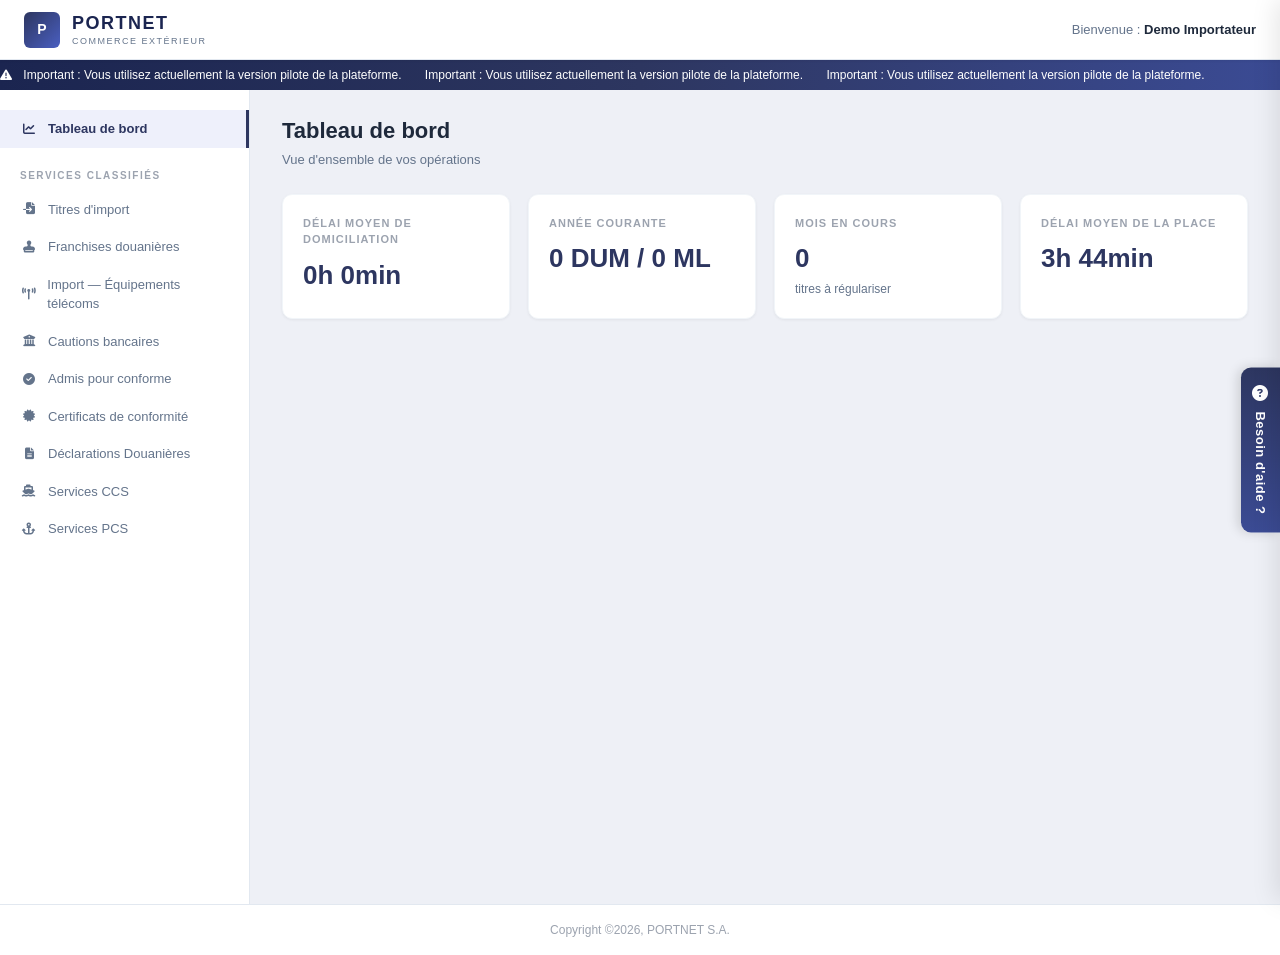
==== frontend/index.html @ dcd14a2c "feat: add client-side reclamation frontend (Mes réclamations + Nouvelle réclamation)" ====
<!DOCTYPE html>
<html lang="fr">
<head>
    <meta charset="UTF-8">
    <meta name="viewport" content="width=device-width, initial-scale=1.0">
    <meta name="description" content="Portail Marocain des Procédures du Commerce Extérieur — PMCE PortNet. Gérez vos réclamations et demandes d'assistance.">
    <title>Portail Marocain des Procédures du Commerce Extérieur — PortNet</title>

    <!-- Bootstrap 5 (matches Portnet tech stack) -->
    <link rel="stylesheet" href="https://cdn.jsdelivr.net/npm/bootstrap@5.3.0/dist/css/bootstrap.min.css">
    <!-- Font Awesome icons -->
    <link rel="stylesheet" href="https://cdnjs.cloudflare.com/ajax/libs/font-awesome/6.4.0/css/all.min.css">
    <!-- Application styles -->
    <link rel="stylesheet" href="css/styles.css">
</head>
<body>

<!-- ═══════════════════════════════════════════════════════════
     DASHBOARD BACKDROP (simplified Portnet portal shell)
     ═══════════════════════════════════════════════════════════ -->

<!-- Top navigation -->
<nav class="dashboard-nav" id="dashboardNav">
    <div class="nav-logo">
        <div class="nav-logo-icon">P</div>
        <div>
            <div class="nav-logo-text">PORTNET</div>
            <div class="nav-logo-subtitle">Commerce Extérieur</div>
        </div>
    </div>
    <div class="nav-user">
        Bienvenue : <strong id="navUserName">Demo Importateur</strong>
    </div>
</nav>

<!-- Scrolling banner -->
<div class="dashboard-banner">
    <div class="banner-content">
        <i class="fas fa-exclamation-triangle" style="margin-right:8px;"></i>
        Important : Vous utilisez actuellement la version pilote de la plateforme. &nbsp;&nbsp;&nbsp;&nbsp;&nbsp;
        Important : Vous utilisez actuellement la version pilote de la plateforme. &nbsp;&nbsp;&nbsp;&nbsp;&nbsp;
        Important : Vous utilisez actuellement la version pilote de la plateforme.
    </div>
</div>

<!-- Main layout -->
<div class="dashboard-layout">
    <!-- Sidebar -->
    <aside class="dashboard-sidebar">
        <a href="#" class="sidebar-link active">
            <i class="fas fa-chart-line"></i> Tableau de bord
        </a>
        <div class="sidebar-section-title">Services classifiés</div>
        <a href="#" class="sidebar-link"><i class="fas fa-file-import"></i> Titres d'import</a>
        <a href="#" class="sidebar-link"><i class="fas fa-stamp"></i> Franchises douanières</a>
        <a href="#" class="sidebar-link"><i class="fas fa-broadcast-tower"></i> Import — Équipements télécoms</a>
        <a href="#" class="sidebar-link"><i class="fas fa-university"></i> Cautions bancaires</a>
        <a href="#" class="sidebar-link"><i class="fas fa-check-circle"></i> Admis pour conforme</a>
        <a href="#" class="sidebar-link"><i class="fas fa-certificate"></i> Certificats de conformité</a>
        <a href="#" class="sidebar-link"><i class="fas fa-file-alt"></i> Déclarations Douanières</a>
        <a href="#" class="sidebar-link"><i class="fas fa-ship"></i> Services CCS</a>
        <a href="#" class="sidebar-link"><i class="fas fa-anchor"></i> Services PCS</a>
    </aside>

    <!-- Main content -->
    <main class="dashboard-main">
        <h1>Tableau de bord</h1>
        <p class="subtitle">Vue d'ensemble de vos opérations</p>

        <div class="dash-cards">
            <div class="dash-card">
                <div class="card-label">Délai Moyen de Domiciliation</div>
                <div class="card-value">0h 0min</div>
            </div>
            <div class="dash-card">
                <div class="card-label">Année courante</div>
                <div class="card-value">0 DUM / 0 ML</div>
            </div>
            <div class="dash-card">
                <div class="card-label">Mois en cours</div>
                <div class="card-value">0</div>
                <div class="card-sub">titres à régulariser</div>
            </div>
            <div class="dash-card">
                <div class="card-label">Délai moyen de la place</div>
                <div class="card-value">3h 44min</div>
            </div>
        </div>
    </main>
</div>

<!-- Footer -->
<footer class="dashboard-footer">
    Copyright ©2026, PORTNET S.A.
</footer>


<!-- ═══════════════════════════════════════════════════════════
     FLOATING "BESOIN D'AIDE?" BUTTON
     ═══════════════════════════════════════════════════════════ -->

<button id="helpFloatingBtn" class="help-floating-btn" type="button" title="Ouvrir le centre d'aide">
    <i class="fas fa-question-circle"></i>
    Besoin d'aide ?
</button>


<!-- ═══════════════════════════════════════════════════════════
     CENTRE D'AIDE PANEL (right slide-in)
     ═══════════════════════════════════════════════════════════ -->

<div id="centreAideOverlay" class="centre-aide-overlay"></div>

<div id="centreAidePanel" class="centre-aide-panel">
    <!-- Panel header -->
    <div class="panel-header">
        <div class="panel-header-left">
            <div class="panel-header-icon">
                <i class="fas fa-question"></i>
            </div>
            <span class="panel-header-title">Centre d'aide</span>
        </div>
        <button id="panelCloseBtn" class="panel-close-btn" type="button" title="Fermer">
            <i class="fas fa-times"></i>
        </button>
    </div>

    <!-- Navigation menu -->
    <div class="panel-menu">
        <button class="panel-menu-item" data-action="faq" type="button">
            <i class="fas fa-pen"></i> Foires aux questions
        </button>
        <button class="panel-menu-item" data-action="mes-reclamations" id="menuMesReclamations" type="button">
            <i class="fas fa-briefcase"></i> Mes réclamations
        </button>
        <button class="panel-menu-item" data-action="nouvelle-reclamation" id="menuNouvelleReclamation" type="button">
            <i class="fas fa-share"></i> Nouvelle réclamation
        </button>
        <button class="panel-menu-item" data-action="contact" type="button">
            <i class="fas fa-headset"></i> Contactez-nous
        </button>
        <button class="panel-menu-item" data-action="tijaria" type="button">
            <i class="fas fa-comment-dots"></i> TijarIA
        </button>
        <button class="panel-menu-item" data-action="historique-tijaria" type="button">
            <i class="fas fa-comments"></i> Historique TijarIA
        </button>
    </div>

    <!-- Mes réclamations section (toggled via menu) -->
    <div id="mesReclamationsSection" class="mes-reclamations-section">
        <div class="section-header">
            <div class="section-header-left">
                <div class="section-header-icon">
                    <i class="fas fa-briefcase"></i>
                </div>
                <div class="section-header-text">
                    <h3>Mes réclamations</h3>
                    <span id="reclamationsCount">0 réclamation(s)</span>
                </div>
            </div>
            <button id="sectionCloseBtn" class="section-close-btn" type="button" title="Fermer la section">
                <i class="fas fa-times"></i>
            </button>
        </div>

        <!-- Search bar -->
        <div class="search-bar">
            <input type="text" id="searchInput" class="search-input" placeholder="Réclamation / Référence" autocomplete="off">
            <button id="searchBtn" class="search-btn" type="button" title="Rechercher">
                <i class="fas fa-search"></i>
            </button>
        </div>

        <!-- Reclamation cards list (dynamically filled by JS) -->
        <div id="reclamationsList" class="reclamations-list">
            <!-- Cards rendered by reclamations-list.js -->
        </div>
    </div>
</div>


<!-- ═══════════════════════════════════════════════════════════
     DÉTAILS DE LA RÉCLAMATION — MODAL
     ═══════════════════════════════════════════════════════════ -->

<div id="detailModalOverlay" class="detail-modal-overlay">
    <div class="detail-modal" id="detailModal">
        <!-- Header -->
        <div class="detail-header">
            <div class="detail-header-left">
                <div class="detail-header-icon">
                    <i class="fas fa-info"></i>
                </div>
                <div class="detail-header-text">
                    <h2>Détails de la réclamation</h2>
                    <span class="detail-ref" id="detailRef"></span>
                </div>
            </div>
            <span class="status-badge" id="detailStatusBadge"></span>
        </div>

        <!-- Scrollable body -->
        <div class="detail-body" id="detailBody">
            <!-- Dynamically filled by reclamation-detail.js -->
        </div>

        <!-- Footer -->
        <div class="detail-footer">
            <button id="detailCloseBtn" class="btn-fermer" type="button">
                Fermer
            </button>
        </div>
    </div>
</div>


<!-- ═══════════════════════════════════════════════════════════
     NOUVELLE RÉCLAMATION — MULTI-STEP FORM MODAL
     ═══════════════════════════════════════════════════════════ -->

<div id="newRecOverlay" class="new-rec-overlay">
    <div class="new-rec-modal" id="newRecModal">
        <!-- Dark navy header -->
        <div class="new-rec-header">
            <div>
                <h2>Nouvelle réclamation</h2>
                <p>Remplissez ce formulaire en 3 étapes</p>
            </div>
            <button id="newRecCloseBtn" class="new-rec-close" type="button" title="Fermer">
                <i class="fas fa-times"></i>
            </button>
        </div>

        <!-- Progress bar -->
        <div class="new-rec-progress">
            <div class="new-rec-progress-fill" id="progressFill" style="width: 33.33%;"></div>
        </div>

        <!-- Stepper -->
        <div class="new-rec-stepper" id="stepper">
            <div class="stepper-step active" data-step="1">
                <div class="stepper-circle active" id="stepperCircle1">1</div>
                <span class="stepper-label">Type de demande</span>
            </div>
            <div class="stepper-line" id="stepperLine1"></div>
            <div class="stepper-step" data-step="2">
                <div class="stepper-circle inactive" id="stepperCircle2">2</div>
                <span class="stepper-label">Service concerné</span>
            </div>
            <div class="stepper-line" id="stepperLine2"></div>
            <div class="stepper-step" data-step="3">
                <div class="stepper-circle inactive" id="stepperCircle3">3</div>
                <span class="stepper-label">Détails</span>
            </div>
        </div>

        <!-- Form content -->
        <div class="new-rec-content" id="newRecContent">
            <!-- Step 1: Type de demande -->
            <div class="step-container active" id="step1">
                <h3 class="step-question">Quel est le type de votre demande ?</h3>
                <p class="step-subtitle">Sélectionnez le type qui correspond le mieux à votre besoin</p>
                <div class="custom-dropdown" id="typeDropdown">
                    <span class="custom-dropdown-label">Type de demande</span>
                    <button class="custom-dropdown-trigger placeholder" id="typeTrigger" type="button">
                        <span>Type de demande</span>
                        <i class="fas fa-chevron-down dd-arrow"></i>
                    </button>
                    <div class="custom-dropdown-options" id="typeOptions">
                        <!-- Filled by JS -->
                    </div>
                </div>
            </div>

            <!-- Step 2: Service concerné -->
            <div class="step-container" id="step2">
                <h3 class="step-question">Quel service est concerné ?</h3>
                <p class="step-subtitle">Recherchez et sélectionnez le service approprié</p>
                <div class="custom-dropdown" id="serviceDropdown">
                    <span class="custom-dropdown-label">Service concerné</span>
                    <button class="custom-dropdown-trigger placeholder" id="serviceTrigger" type="button">
                        <span>Rechercher un service</span>
                        <i class="fas fa-chevron-down dd-arrow"></i>
                    </button>
                    <div class="custom-dropdown-options" id="serviceOptions">
                        <input type="text" class="dropdown-search-input" id="serviceSearchInput"
                               placeholder="Rechercher un service..." autocomplete="off">
                        <div id="serviceOptionsList">
                            <!-- Filled by JS -->
                        </div>
                    </div>
                </div>
            </div>

            <!-- Step 3: Détails -->
            <div class="step-container" id="step3">
                <h3 class="step-question">Complétez votre demande</h3>
                <p class="step-subtitle success-color">Fournissez les détails nécessaires pour traiter votre demande</p>
                <div class="form-group">
                    <input type="text" class="form-input" id="inputObjet" placeholder="Objet *" autocomplete="off">
                </div>
                <div class="form-group">
                    <textarea class="form-input form-textarea" id="inputSujet" placeholder="Sujet *"></textarea>
                </div>
                <div class="file-upload-zone" id="fileUploadZone">
                    <input type="file" id="fileInput" multiple>
                    <i class="fas fa-cloud-upload-alt"></i>
                    <span>Joindre des fichiers (optionnel)</span>
                </div>
                <div class="uploaded-files" id="uploadedFiles">
                    <!-- Filled by JS -->
                </div>
            </div>

            <!-- Success screen (shown after submission) -->
            <div class="step-container" id="stepSuccess">
                <div class="success-screen">
                    <div class="success-icon"><i class="fas fa-check"></i></div>
                    <h3>Réclamation envoyée avec succès !</h3>
                    <p>Votre réclamation a été soumise et sera traitée dans les plus brefs délais.</p>
                    <div class="success-ref" id="successRef"></div>
                </div>
            </div>
        </div>

        <!-- Footer navigation -->
        <div class="new-rec-footer" id="newRecFooter">
            <button id="btnRetour" class="btn-retour" type="button">
                <i class="fas fa-arrow-left"></i> Retour
            </button>
            <button id="btnSuivant" class="btn-suivant disabled" type="button">
                Suivant <i class="fas fa-arrow-right"></i>
            </button>
            <button id="btnSoumettre" class="btn-soumettre disabled" type="button" style="display:none;">
                <i class="fas fa-check"></i> Soumettre
            </button>
        </div>
    </div>
</div>


<!-- ═══════════════════════════════════════════════════════════
     TOAST NOTIFICATION
     ═══════════════════════════════════════════════════════════ -->
<div id="toast" class="toast"></div>


<!-- ═══════════════════════════════════════════════════════════
     SCRIPTS (load order: data → api → modules → app)
     ═══════════════════════════════════════════════════════════ -->
<script src="https://code.jquery.com/jquery-3.7.1.min.js"></script>
<script src="https://cdn.jsdelivr.net/npm/bootstrap@5.3.0/dist/js/bootstrap.bundle.min.js"></script>
<script src="js/data.js"></script>
<script src="js/api.js"></script>
<script src="js/reclamations-list.js"></script>
<script src="js/reclamation-detail.js"></script>
<script src="js/new-reclamation.js"></script>
<script src="js/app.js"></script>

</body>
</html>
---- frontend/css/styles.css ----
/* ================================================================
 * styles.css — Portnet PMCE Reclamation Frontend
 * Matches the exact visual identity from platform screenshots.
 * ================================================================ */

/* ─── DESIGN TOKENS ──────────────────────────────────────────── */
:root {
    --primary-navy:     #2D3660;
    --primary-dark:     #1B2550;
    --primary-blue:     #3B4B94;
    --accent-blue:      #4A5FC1;
    --link-blue:        #2D3A6E;

    --status-affectee-color:    #64748B;
    --status-affectee-bg:       #F1F5F9;
    --status-affectee-border:   #CBD5E1;

    --status-repondue-color:    #059669;
    --status-repondue-bg:       #ECFDF5;
    --status-repondue-border:   #A7F3D0;

    --status-cloturee-color:    #64748B;
    --status-cloturee-bg:       #F1F5F9;
    --status-cloturee-border:   #CBD5E1;

    --status-reouverte-color:   #DC2626;
    --status-reouverte-bg:      #FEF2F2;
    --status-reouverte-border:  #FECACA;

    --bg-page:          #EEF0F6;
    --bg-card:          #FFFFFF;
    --bg-panel:         #FFFFFF;
    --bg-input:         #FFFFFF;
    --bg-description:   #F8F9FB;

    --text-primary:     #1E293B;
    --text-secondary:   #64748B;
    --text-label:       #94A3B8;
    --text-muted:       #9CA3AF;

    --border-color:     #E2E8F0;
    --border-light:     #F1F5F9;
    --border-input:     #CBD5E1;

    --radius-sm:        6px;
    --radius-md:        10px;
    --radius-lg:        14px;
    --radius-xl:        20px;
    --radius-pill:      50px;

    --shadow-sm:        0 1px 3px rgba(0,0,0,0.06);
    --shadow-md:        0 4px 12px rgba(0,0,0,0.08);
    --shadow-lg:        0 10px 40px rgba(0,0,0,0.12);
    --shadow-panel:     -4px 0 24px rgba(0,0,0,0.10);
    --shadow-modal:     0 24px 60px rgba(0,0,0,0.25);

    --font-family:      -apple-system, BlinkMacSystemFont, 'Segoe UI', Roboto, 'Helvetica Neue', Arial, sans-serif;

    --transition-fast:  0.2s ease;
    --transition-med:   0.3s ease;
    --transition-slow:  0.4s cubic-bezier(0.16, 1, 0.3, 1);

    --panel-width:      420px;
    --modal-width:      580px;
    --newrec-width:     720px;
}


/* ─── BASE / RESET ───────────────────────────────────────────── */
*,
*::before,
*::after {
    box-sizing: border-box;
    margin: 0;
    padding: 0;
}

html {
    font-size: 15px;
    -webkit-font-smoothing: antialiased;
    -moz-osx-font-smoothing: grayscale;
}

body {
    font-family: var(--font-family);
    background: var(--bg-page);
    color: var(--text-primary);
    line-height: 1.5;
    overflow-x: hidden;
    min-height: 100vh;
}

a {
    text-decoration: none;
    color: var(--link-blue);
}

button {
    cursor: pointer;
    font-family: inherit;
    border: none;
    background: none;
    font-size: inherit;
}


/* ─── SCROLLBAR ──────────────────────────────────────────────── */
::-webkit-scrollbar { width: 6px; }
::-webkit-scrollbar-track { background: transparent; }
::-webkit-scrollbar-thumb {
    background: var(--border-color);
    border-radius: 3px;
}
::-webkit-scrollbar-thumb:hover { background: var(--text-muted); }


/* ═══════════════════════════════════════════════════════════════
 * DASHBOARD BACKDROP (simplified Portnet portal shell)
 * ═══════════════════════════════════════════════════════════════ */

.dashboard-nav {
    display: flex;
    align-items: center;
    justify-content: space-between;
    height: 60px;
    background: var(--bg-card);
    border-bottom: 1px solid var(--border-color);
    padding: 0 24px;
    position: sticky;
    top: 0;
    z-index: 100;
    box-shadow: var(--shadow-sm);
}

.nav-logo {
    display: flex;
    align-items: center;
    gap: 12px;
}

.nav-logo-icon {
    width: 36px;
    height: 36px;
    background: linear-gradient(135deg, var(--primary-navy), var(--accent-blue));
    border-radius: var(--radius-sm);
    display: flex;
    align-items: center;
    justify-content: center;
    color: white;
    font-weight: 800;
    font-size: 14px;
}

.nav-logo-text {
    font-weight: 700;
    font-size: 18px;
    color: var(--primary-dark);
    letter-spacing: 1.5px;
}

.nav-logo-subtitle {
    font-size: 9px;
    color: var(--text-secondary);
    text-transform: uppercase;
    letter-spacing: 1.5px;
    margin-top: -2px;
}

.nav-user {
    font-size: 13px;
    color: var(--text-secondary);
}

.nav-user strong {
    color: var(--text-primary);
    font-weight: 600;
}

/* Scrolling banner */
.dashboard-banner {
    background: linear-gradient(90deg, var(--primary-dark), var(--primary-navy), var(--primary-blue));
    color: white;
    padding: 6px 0;
    font-size: 12px;
    overflow: hidden;
    white-space: nowrap;
}

.dashboard-banner .banner-content {
    display: inline-block;
    animation: scrollBanner 25s linear infinite;
}

@keyframes scrollBanner {
    0%   { transform: translateX(100vw); }
    100% { transform: translateX(-100%); }
}

/* Main content area */
.dashboard-layout {
    display: flex;
    min-height: calc(100vh - 86px);
}

.dashboard-sidebar {
    width: 250px;
    background: var(--bg-card);
    border-right: 1px solid var(--border-color);
    padding: 20px 0;
    flex-shrink: 0;
}

.sidebar-section-title {
    font-size: 10px;
    font-weight: 700;
    text-transform: uppercase;
    letter-spacing: 1.5px;
    color: var(--text-muted);
    padding: 8px 20px;
    margin-top: 12px;
}

.sidebar-link {
    display: flex;
    align-items: center;
    gap: 10px;
    padding: 9px 20px;
    font-size: 13px;
    color: var(--text-secondary);
    transition: all var(--transition-fast);
}

.sidebar-link:hover {
    background: var(--bg-description);
    color: var(--primary-navy);
}

.sidebar-link.active {
    background: #EEF0FB;
    color: var(--primary-navy);
    font-weight: 600;
    border-right: 3px solid var(--primary-navy);
}

.sidebar-link i {
    width: 18px;
    text-align: center;
    font-size: 12px;
}

.dashboard-main {
    flex: 1;
    padding: 28px 32px;
}

.dashboard-main h1 {
    font-size: 22px;
    font-weight: 700;
    color: var(--text-primary);
    margin-bottom: 6px;
}

.dashboard-main .subtitle {
    font-size: 13px;
    color: var(--text-secondary);
    margin-bottom: 24px;
}

/* Dashboard placeholder cards */
.dash-cards {
    display: grid;
    grid-template-columns: repeat(auto-fit, minmax(220px, 1fr));
    gap: 18px;
    margin-bottom: 28px;
}

.dash-card {
    background: var(--bg-card);
    border-radius: var(--radius-md);
    padding: 20px;
    box-shadow: var(--shadow-sm);
    border: 1px solid var(--border-light);
}

.dash-card .card-label {
    font-size: 11px;
    font-weight: 600;
    text-transform: uppercase;
    letter-spacing: 1px;
    color: var(--text-muted);
    margin-bottom: 8px;
}

.dash-card .card-value {
    font-size: 26px;
    font-weight: 700;
    color: var(--primary-navy);
}

.dash-card .card-sub {
    font-size: 12px;
    color: var(--text-secondary);
    margin-top: 2px;
}

/* Footer */
.dashboard-footer {
    text-align: center;
    padding: 16px;
    font-size: 12px;
    color: var(--text-muted);
    border-top: 1px solid var(--border-color);
    background: var(--bg-card);
}


/* ═══════════════════════════════════════════════════════════════
 * FLOATING "BESOIN D'AIDE?" BUTTON
 * ═══════════════════════════════════════════════════════════════ */

.help-floating-btn {
    position: fixed;
    right: 0;
    top: 50%;
    transform: translateY(-50%);
    z-index: 500;
    background: linear-gradient(180deg, var(--primary-navy), var(--primary-blue));
    color: white;
    writing-mode: vertical-rl;
    text-orientation: mixed;
    padding: 18px 10px;
    font-size: 13px;
    font-weight: 600;
    letter-spacing: 0.5px;
    border-radius: 10px 0 0 10px;
    box-shadow: -3px 0 12px rgba(0,0,0,0.15);
    display: flex;
    align-items: center;
    gap: 10px;
    transition: all var(--transition-med);
}

.help-floating-btn:hover {
    padding-right: 14px;
    box-shadow: -5px 0 20px rgba(0,0,0,0.2);
}

.help-floating-btn i {
    writing-mode: horizontal-tb;
    font-size: 16px;
}

.help-floating-btn.hidden {
    transform: translateY(-50%) translateX(100%);
    pointer-events: none;
}


/* ═══════════════════════════════════════════════════════════════
 * CENTRE D'AIDE PANEL (right slide-in)
 * ═══════════════════════════════════════════════════════════════ */

.centre-aide-overlay {
    position: fixed;
    inset: 0;
    background: rgba(0,0,0,0.15);
    z-index: 900;
    opacity: 0;
    visibility: hidden;
    transition: all var(--transition-med);
}

.centre-aide-overlay.active {
    opacity: 1;
    visibility: visible;
}

.centre-aide-panel {
    position: fixed;
    top: 0;
    right: 0;
    bottom: 0;
    width: var(--panel-width);
    max-width: 100vw;
    background: var(--bg-panel);
    z-index: 950;
    box-shadow: var(--shadow-panel);
    transform: translateX(100%);
    transition: transform var(--transition-slow);
    display: flex;
    flex-direction: column;
    overflow: hidden;
}

.centre-aide-panel.active {
    transform: translateX(0);
}

/* Panel header */
.panel-header {
    display: flex;
    align-items: center;
    justify-content: space-between;
    padding: 20px 24px;
    border-bottom: 1px solid var(--border-color);
    flex-shrink: 0;
}

.panel-header-left {
    display: flex;
    align-items: center;
    gap: 12px;
}

.panel-header-icon {
    width: 36px;
    height: 36px;
    border-radius: 50%;
    border: 2px solid var(--primary-navy);
    display: flex;
    align-items: center;
    justify-content: center;
    color: var(--primary-navy);
    font-size: 16px;
    flex-shrink: 0;
}

.panel-header-title {
    font-size: 18px;
    font-weight: 700;
    color: var(--text-primary);
}

.panel-close-btn {
    width: 32px;
    height: 32px;
    display: flex;
    align-items: center;
    justify-content: center;
    font-size: 20px;
    color: var(--text-secondary);
    border-radius: var(--radius-sm);
    transition: all var(--transition-fast);
}

.panel-close-btn:hover {
    background: var(--bg-description);
    color: var(--text-primary);
}

/* Panel menu */
.panel-menu {
    padding: 12px 0;
    border-bottom: 1px solid var(--border-color);
    flex-shrink: 0;
}

.panel-menu-item {
    display: flex;
    align-items: center;
    gap: 14px;
    padding: 12px 24px;
    font-size: 14px;
    color: var(--text-primary);
    transition: all var(--transition-fast);
    width: 100%;
    text-align: left;
}

.panel-menu-item:hover {
    background: var(--bg-description);
    color: var(--primary-navy);
}

.panel-menu-item i {
    width: 20px;
    text-align: center;
    font-size: 15px;
    color: var(--primary-navy);
}


/* ═══════════════════════════════════════════════════════════════
 * MES RÉCLAMATIONS SECTION (inside panel)
 * ═══════════════════════════════════════════════════════════════ */

.mes-reclamations-section {
    display: none;
    flex-direction: column;
    flex: 1;
    overflow: hidden;
}

.mes-reclamations-section.active {
    display: flex;
}

/* Section header */
.section-header {
    display: flex;
    align-items: center;
    justify-content: space-between;
    padding: 16px 24px;
    border-bottom: 1px solid var(--border-color);
    flex-shrink: 0;
}

.section-header-left {
    display: flex;
    align-items: center;
    gap: 12px;
}

.section-header-icon {
    width: 32px;
    height: 32px;
    background: var(--primary-navy);
    border-radius: var(--radius-sm);
    display: flex;
    align-items: center;
    justify-content: center;
    color: white;
    font-size: 14px;
}

.section-header-text h3 {
    font-size: 15px;
    font-weight: 700;
    color: var(--text-primary);
    line-height: 1.2;
}

.section-header-text span {
    font-size: 12px;
    color: var(--text-secondary);
}

.section-close-btn {
    width: 28px;
    height: 28px;
    display: flex;
    align-items: center;
    justify-content: center;
    font-size: 18px;
    color: var(--text-secondary);
    border-radius: var(--radius-sm);
    transition: all var(--transition-fast);
}

.section-close-btn:hover {
    background: var(--bg-description);
    color: var(--text-primary);
}

/* Search bar */
.search-bar {
    display: flex;
    align-items: stretch;
    padding: 16px 24px;
    gap: 0;
    flex-shrink: 0;
}

.search-input {
    flex: 1;
    padding: 11px 16px;
    font-size: 14px;
    border: 1px solid var(--border-input);
    border-right: none;
    border-radius: var(--radius-md) 0 0 var(--radius-md);
    outline: none;
    color: var(--text-primary);
    background: var(--bg-input);
    transition: border-color var(--transition-fast);
}

.search-input::placeholder {
    color: var(--text-muted);
}

.search-input:focus {
    border-color: var(--primary-navy);
}

.search-btn {
    width: 46px;
    background: var(--primary-navy);
    color: white;
    border: 1px solid var(--primary-navy);
    border-radius: 0 var(--radius-md) var(--radius-md) 0;
    display: flex;
    align-items: center;
    justify-content: center;
    font-size: 16px;
    transition: background var(--transition-fast);
    flex-shrink: 0;
}

.search-btn:hover {
    background: var(--primary-dark);
}

/* Reclamation cards list */
.reclamations-list {
    flex: 1;
    overflow-y: auto;
    padding: 0 24px 24px;
}

.reclamation-card {
    background: var(--bg-card);
    border: 1px solid var(--border-color);
    border-left: 4px solid var(--primary-navy);
    border-radius: var(--radius-md);
    padding: 16px 18px;
    margin-bottom: 12px;
    transition: all var(--transition-fast);
    box-shadow: var(--shadow-sm);
}

.reclamation-card:hover {
    box-shadow: var(--shadow-md);
    transform: translateY(-1px);
    border-left-color: var(--accent-blue);
}

.card-top-row {
    display: flex;
    align-items: center;
    justify-content: space-between;
    margin-bottom: 6px;
}

.card-reference {
    font-size: 16px;
    font-weight: 700;
    color: var(--link-blue);
    cursor: pointer;
}

.card-reference:hover {
    text-decoration: underline;
}

/* Status badges */
.status-badge {
    display: inline-flex;
    align-items: center;
    padding: 3px 14px;
    font-size: 12px;
    font-weight: 600;
    border-radius: var(--radius-pill);
    border: 1.5px solid;
    line-height: 1.6;
    white-space: nowrap;
}

.status-badge.affectee {
    color: var(--status-affectee-color);
    background: var(--status-affectee-bg);
    border-color: var(--status-affectee-border);
}

.status-badge.repondue {
    color: var(--status-repondue-color);
    background: var(--status-repondue-bg);
    border-color: var(--status-repondue-border);
}

.status-badge.cloturee {
    color: var(--status-cloturee-color);
    background: var(--status-cloturee-bg);
    border-color: var(--status-cloturee-border);
}

.status-badge.reouverte {
    color: var(--status-reouverte-color);
    background: var(--status-reouverte-bg);
    border-color: var(--status-reouverte-border);
}

.card-objet {
    font-size: 14px;
    color: var(--text-primary);
    margin-bottom: 8px;
    line-height: 1.4;
    display: -webkit-box;
    -webkit-line-clamp: 2;
    -webkit-box-orient: vertical;
    overflow: hidden;
}

.card-bottom-row {
    display: flex;
    align-items: center;
    justify-content: space-between;
}

.card-date {
    font-size: 12px;
    color: var(--text-muted);
}

.card-details-link {
    display: flex;
    align-items: center;
    gap: 5px;
    font-size: 13px;
    font-weight: 600;
    color: var(--link-blue);
    cursor: pointer;
    transition: color var(--transition-fast);
}

.card-details-link:hover {
    color: var(--accent-blue);
}

.card-details-link i {
    font-size: 14px;
}

/* Empty state */
.empty-state {
    text-align: center;
    padding: 40px 20px;
    color: var(--text-muted);
}

.empty-state i {
    font-size: 40px;
    margin-bottom: 12px;
    opacity: 0.4;
}

.empty-state p {
    font-size: 14px;
}


/* ═══════════════════════════════════════════════════════════════
 * DÉTAILS DE LA RÉCLAMATION — MODAL
 * ═══════════════════════════════════════════════════════════════ */

.detail-modal-overlay {
    position: fixed;
    inset: 0;
    background: rgba(0, 0, 0, 0.4);
    z-index: 1000;
    display: none;
    align-items: center;
    justify-content: center;
    padding: 20px;
}

.detail-modal-overlay.active {
    display: flex;
}

.detail-modal {
    background: var(--bg-card);
    border-radius: var(--radius-lg);
    width: 100%;
    max-width: var(--modal-width);
    max-height: 85vh;
    display: flex;
    flex-direction: column;
    box-shadow: var(--shadow-modal);
    animation: modalSlideIn 0.3s ease;
    overflow: hidden;
}

@keyframes modalSlideIn {
    from { opacity: 0; transform: translateY(20px) scale(0.97); }
    to   { opacity: 1; transform: translateY(0) scale(1); }
}

/* Detail modal header */
.detail-header {
    display: flex;
    align-items: flex-start;
    justify-content: space-between;
    padding: 24px 28px;
    border-bottom: 1px solid var(--border-color);
    flex-shrink: 0;
}

.detail-header-left {
    display: flex;
    align-items: flex-start;
    gap: 14px;
}

.detail-header-icon {
    width: 38px;
    height: 38px;
    border-radius: 50%;
    background: var(--primary-navy);
    display: flex;
    align-items: center;
    justify-content: center;
    color: white;
    font-size: 16px;
    flex-shrink: 0;
    margin-top: 2px;
}

.detail-header-text h2 {
    font-size: 17px;
    font-weight: 700;
    color: var(--text-primary);
    margin-bottom: 2px;
}

.detail-header-text .detail-ref {
    font-size: 13px;
    color: var(--text-secondary);
}

.detail-header .status-badge {
    flex-shrink: 0;
    margin-top: 4px;
}

/* Detail scrollable body */
.detail-body {
    flex: 1;
    overflow-y: auto;
    padding: 24px 28px;
}

/* Detail fields */
.detail-field {
    margin-bottom: 20px;
}

.detail-field-label {
    font-size: 10px;
    font-weight: 700;
    text-transform: uppercase;
    letter-spacing: 1.2px;
    color: var(--text-label);
    margin-bottom: 4px;
}

.detail-field-value {
    font-size: 15px;
    font-weight: 500;
    color: var(--text-primary);
    line-height: 1.4;
}

/* Description box */
.detail-description-box {
    background: var(--bg-description);
    border: 1px solid var(--border-color);
    border-radius: var(--radius-md);
    padding: 14px 16px;
    font-size: 14px;
    color: var(--text-primary);
    line-height: 1.5;
}

/* Attachments */
.detail-attachments-title {
    font-size: 10px;
    font-weight: 700;
    text-transform: uppercase;
    letter-spacing: 1.2px;
    color: var(--text-label);
    margin-bottom: 10px;
    margin-top: 24px;
}

.attachment-item {
    display: flex;
    align-items: center;
    gap: 12px;
    padding: 12px 14px;
    background: var(--bg-description);
    border: 1px solid var(--border-color);
    border-radius: var(--radius-md);
    margin-bottom: 8px;
    transition: background var(--transition-fast);
}

.attachment-item:hover {
    background: #EDF0F7;
}

.attachment-icon {
    color: var(--primary-navy);
    font-size: 18px;
    flex-shrink: 0;
}

.attachment-info {
    flex: 1;
    min-width: 0;
}

.attachment-name {
    font-size: 14px;
    font-weight: 600;
    color: var(--text-primary);
    white-space: nowrap;
    overflow: hidden;
    text-overflow: ellipsis;
}

.attachment-date {
    font-size: 11px;
    color: var(--text-muted);
}

.attachment-download {
    color: var(--primary-navy);
    font-size: 18px;
    cursor: pointer;
    padding: 6px;
    border-radius: var(--radius-sm);
    transition: all var(--transition-fast);
    flex-shrink: 0;
}

.attachment-download:hover {
    background: var(--border-color);
}


/* ─── STATUS HISTORY TIMELINE ────────────────────────────────── */

.timeline-title {
    font-size: 10px;
    font-weight: 700;
    text-transform: uppercase;
    letter-spacing: 1.2px;
    color: var(--text-label);
    margin-bottom: 16px;
    margin-top: 28px;
}

.timeline {
    position: relative;
    padding-left: 32px;
}

.timeline::before {
    content: '';
    position: absolute;
    left: 8px;
    top: 10px;
    bottom: 10px;
    width: 2px;
    background: var(--border-color);
    border-radius: 1px;
}

.timeline-entry {
    position: relative;
    margin-bottom: 24px;
}

.timeline-entry:last-child {
    margin-bottom: 0;
}

.timeline-dot {
    position: absolute;
    left: -28px;
    top: 4px;
    width: 14px;
    height: 14px;
    border-radius: 50%;
    border: 2.5px solid var(--border-input);
    background: var(--bg-card);
    z-index: 1;
}

.timeline-entry.status-affectee .timeline-dot {
    border-color: var(--status-affectee-color);
}

.timeline-entry.status-repondue .timeline-dot {
    border-color: var(--status-repondue-color);
    background: var(--status-repondue-color);
}

.timeline-entry.status-reouverte .timeline-dot {
    border-color: var(--status-reouverte-color);
    background: var(--status-reouverte-color);
}

.timeline-entry.status-cloturee .timeline-dot {
    border-color: var(--status-cloturee-color);
    background: var(--status-cloturee-color);
}

.timeline-status-label {
    display: flex;
    align-items: center;
    gap: 6px;
    font-size: 14px;
    font-weight: 600;
    margin-bottom: 2px;
}

.timeline-status-label i {
    font-size: 13px;
}

.timeline-status-label.affectee  { color: var(--status-affectee-color); }
.timeline-status-label.repondue  { color: var(--status-repondue-color); }
.timeline-status-label.reouverte { color: var(--status-reouverte-color); }
.timeline-status-label.cloturee  { color: var(--status-cloturee-color); }

.timeline-meta {
    font-size: 12px;
    color: var(--text-muted);
    margin-bottom: 8px;
}

.timeline-message-box {
    background: var(--bg-description);
    border: 1px solid var(--border-color);
    border-radius: var(--radius-md);
    padding: 10px 14px;
    font-size: 13px;
    color: var(--text-primary);
    line-height: 1.4;
    margin-bottom: 6px;
}

.timeline-response-box {
    background: var(--status-repondue-bg);
    border: 1px solid var(--status-repondue-border);
    border-radius: var(--radius-md);
    padding: 10px 14px;
    margin-bottom: 6px;
}

.timeline-response-label {
    display: flex;
    align-items: center;
    gap: 5px;
    font-size: 12px;
    font-weight: 600;
    color: var(--status-repondue-color);
    margin-bottom: 4px;
}

.timeline-response-text {
    font-size: 13px;
    color: var(--text-primary);
    line-height: 1.4;
}

.timeline-attachment {
    display: flex;
    align-items: center;
    gap: 10px;
    padding: 8px 12px;
    background: var(--bg-description);
    border: 1px solid var(--border-color);
    border-radius: var(--radius-sm);
    font-size: 13px;
    margin-top: 6px;
}

.timeline-attachment i.fa-paperclip {
    color: var(--primary-navy);
}

.timeline-attachment .att-name {
    flex: 1;
    color: var(--text-primary);
    font-weight: 500;
}

.timeline-attachment .att-download {
    color: var(--primary-navy);
    cursor: pointer;
    padding: 4px;
}

/* Detail footer */
.detail-footer {
    display: flex;
    justify-content: flex-end;
    padding: 16px 28px;
    border-top: 1px solid var(--border-color);
    flex-shrink: 0;
}

.btn-fermer {
    padding: 9px 28px;
    font-size: 14px;
    font-weight: 600;
    color: var(--primary-navy);
    border: 2px solid var(--primary-navy);
    border-radius: var(--radius-md);
    background: transparent;
    transition: all var(--transition-fast);
}

.btn-fermer:hover {
    background: var(--primary-navy);
    color: white;
}


/* ═══════════════════════════════════════════════════════════════
 * NOUVELLE RÉCLAMATION — FULL MODAL
 * ═══════════════════════════════════════════════════════════════ */

.new-rec-overlay {
    position: fixed;
    inset: 0;
    background: rgba(0, 0, 0, 0.5);
    z-index: 1100;
    display: none;
    align-items: center;
    justify-content: center;
    padding: 20px;
}

.new-rec-overlay.active {
    display: flex;
}

.new-rec-modal {
    background: var(--bg-card);
    border-radius: var(--radius-lg);
    width: 100%;
    max-width: var(--newrec-width);
    max-height: 90vh;
    display: flex;
    flex-direction: column;
    box-shadow: var(--shadow-modal);
    animation: modalSlideIn 0.35s ease;
    overflow: hidden;
}

/* Dark navy header */
.new-rec-header {
    background: linear-gradient(135deg, var(--primary-dark), var(--primary-navy), #3A4A80);
    color: white;
    padding: 24px 32px;
    display: flex;
    align-items: flex-start;
    justify-content: space-between;
    flex-shrink: 0;
}

.new-rec-header h2 {
    font-size: 20px;
    font-weight: 700;
    margin-bottom: 4px;
}

.new-rec-header p {
    font-size: 13px;
    opacity: 0.8;
}

.new-rec-close {
    color: white;
    font-size: 24px;
    opacity: 0.7;
    padding: 4px;
    transition: opacity var(--transition-fast);
}

.new-rec-close:hover {
    opacity: 1;
}

/* Progress bar */
.new-rec-progress {
    height: 5px;
    background: var(--border-color);
    flex-shrink: 0;
    overflow: hidden;
}

.new-rec-progress-fill {
    height: 100%;
    background: linear-gradient(90deg, var(--primary-navy), var(--accent-blue));
    transition: width var(--transition-med);
    border-radius: 0 3px 3px 0;
}

/* Stepper */
.new-rec-stepper {
    display: flex;
    align-items: center;
    justify-content: center;
    padding: 28px 40px;
    background: var(--bg-description);
    border-bottom: 1px solid var(--border-color);
    flex-shrink: 0;
}

.stepper-step {
    display: flex;
    align-items: center;
    gap: 10px;
    flex-shrink: 0;
}

.stepper-circle {
    width: 32px;
    height: 32px;
    border-radius: 50%;
    display: flex;
    align-items: center;
    justify-content: center;
    font-size: 14px;
    font-weight: 700;
    flex-shrink: 0;
    transition: all var(--transition-med);
}

.stepper-circle.inactive {
    background: var(--border-color);
    color: var(--text-muted);
}

.stepper-circle.active {
    background: var(--primary-navy);
    color: white;
}

.stepper-circle.completed {
    background: #16A34A;
    color: white;
}

.stepper-label {
    font-size: 14px;
    font-weight: 600;
    color: var(--text-muted);
    transition: color var(--transition-fast);
    white-space: nowrap;
}

.stepper-step.active .stepper-label {
    color: var(--primary-navy);
}

.stepper-step.completed .stepper-label {
    color: var(--text-primary);
}

.stepper-line {
    width: 100%;
    min-width: 40px;
    max-width: 160px;
    height: 2px;
    background: var(--border-color);
    margin: 0 8px;
    flex: 1;
    transition: background var(--transition-med);
}

.stepper-line.completed {
    background: #16A34A;
}

.stepper-line.active {
    background: var(--primary-navy);
}

/* Form content area */
.new-rec-content {
    flex: 1;
    overflow-y: auto;
    padding: 40px 60px;
}

.step-container {
    display: none;
}

.step-container.active {
    display: block;
    animation: fadeInUp 0.3s ease;
}

@keyframes fadeInUp {
    from { opacity: 0; transform: translateY(10px); }
    to   { opacity: 1; transform: translateY(0); }
}

.step-question {
    font-size: 22px;
    font-weight: 700;
    color: var(--text-primary);
    margin-bottom: 8px;
}

.step-subtitle {
    font-size: 14px;
    color: var(--text-secondary);
    margin-bottom: 32px;
}

.step-subtitle.success-color {
    color: var(--status-repondue-color);
}

/* Custom dropdown */
.custom-dropdown {
    position: relative;
    width: 100%;
    max-width: 480px;
}

.custom-dropdown-trigger {
    display: flex;
    align-items: center;
    justify-content: space-between;
    width: 100%;
    padding: 14px 18px;
    font-size: 15px;
    border: 1.5px solid var(--border-input);
    border-radius: var(--radius-md);
    background: var(--bg-input);
    color: var(--text-primary);
    text-align: left;
    transition: all var(--transition-fast);
    cursor: pointer;
}

.custom-dropdown-trigger.placeholder {
    color: var(--text-muted);
}

.custom-dropdown-trigger:hover,
.custom-dropdown-trigger.open {
    border-color: var(--primary-navy);
}

.custom-dropdown-trigger .dd-arrow {
    font-size: 12px;
    color: var(--text-muted);
    transition: transform var(--transition-fast);
}

.custom-dropdown-trigger.open .dd-arrow {
    transform: rotate(180deg);
}

/* Floating label */
.custom-dropdown-label {
    position: absolute;
    top: -8px;
    left: 14px;
    background: var(--bg-card);
    padding: 0 6px;
    font-size: 11px;
    font-weight: 600;
    color: var(--primary-navy);
    display: none;
    z-index: 1;
}

.custom-dropdown.has-value .custom-dropdown-label {
    display: block;
}

.custom-dropdown-options {
    position: absolute;
    top: calc(100% + 4px);
    left: 0;
    right: 0;
    background: var(--bg-card);
    border: 1.5px solid var(--primary-navy);
    border-radius: var(--radius-md);
    box-shadow: var(--shadow-lg);
    max-height: 240px;
    overflow-y: auto;
    z-index: 20;
    display: none;
}

.custom-dropdown-options.open {
    display: block;
    animation: fadeInUp 0.2s ease;
}

.custom-dropdown-option {
    padding: 12px 18px;
    font-size: 14px;
    color: var(--text-primary);
    cursor: pointer;
    transition: background var(--transition-fast);
}

.custom-dropdown-option:hover {
    background: var(--bg-description);
}

.custom-dropdown-option.selected {
    background: #EEF0FB;
    color: var(--primary-navy);
    font-weight: 600;
}

/* Searchable dropdown (services) */
.dropdown-search-input {
    width: 100%;
    padding: 11px 16px;
    font-size: 14px;
    border: none;
    border-bottom: 1px solid var(--border-color);
    outline: none;
    color: var(--text-primary);
    background: var(--bg-card);
}

.dropdown-search-input::placeholder {
    color: var(--text-muted);
}

.dropdown-no-results {
    padding: 16px;
    text-align: center;
    font-size: 13px;
    color: var(--text-muted);
}

/* Form inputs (Step 3) */
.form-group {
    margin-bottom: 20px;
    max-width: 480px;
}

.form-input {
    width: 100%;
    padding: 14px 18px;
    font-size: 15px;
    border: 1.5px solid var(--border-input);
    border-radius: var(--radius-md);
    background: var(--bg-input);
    color: var(--text-primary);
    outline: none;
    transition: border-color var(--transition-fast);
    font-family: inherit;
}

.form-input::placeholder {
    color: var(--text-muted);
}

.form-input:focus {
    border-color: var(--primary-navy);
}

.form-textarea {
    resize: vertical;
    min-height: 140px;
    line-height: 1.5;
}

/* File upload zone */
.file-upload-zone {
    border: 2px dashed var(--primary-navy);
    border-radius: var(--radius-md);
    padding: 28px;
    text-align: center;
    cursor: pointer;
    transition: all var(--transition-fast);
    max-width: 480px;
    position: relative;
}

.file-upload-zone:hover {
    background: #F0F3FF;
    border-color: var(--accent-blue);
}

.file-upload-zone.dragover {
    background: #E8EDFF;
    border-color: var(--accent-blue);
}

.file-upload-zone i {
    font-size: 24px;
    color: var(--primary-navy);
    margin-bottom: 8px;
    display: block;
}

.file-upload-zone span {
    font-size: 14px;
    color: var(--text-secondary);
}

.file-upload-zone input[type="file"] {
    position: absolute;
    inset: 0;
    opacity: 0;
    cursor: pointer;
}

/* Uploaded files preview */
.uploaded-files {
    max-width: 480px;
    margin-top: 12px;
}

.uploaded-file {
    display: flex;
    align-items: center;
    gap: 10px;
    padding: 10px 14px;
    background: var(--bg-description);
    border: 1px solid var(--border-color);
    border-radius: var(--radius-sm);
    margin-bottom: 8px;
    font-size: 13px;
}

.uploaded-file i.fa-file {
    color: var(--primary-navy);
}

.uploaded-file .file-name {
    flex: 1;
    color: var(--text-primary);
    font-weight: 500;
    white-space: nowrap;
    overflow: hidden;
    text-overflow: ellipsis;
}

.uploaded-file .file-remove {
    color: var(--status-reouverte-color);
    cursor: pointer;
    padding: 4px;
    font-size: 14px;
    transition: opacity var(--transition-fast);
}

.uploaded-file .file-remove:hover {
    opacity: 0.7;
}

/* Footer navigation */
.new-rec-footer {
    display: flex;
    align-items: center;
    justify-content: space-between;
    padding: 16px 32px;
    border-top: 1px solid var(--border-color);
    background: var(--bg-card);
    flex-shrink: 0;
}

.btn-retour {
    display: flex;
    align-items: center;
    gap: 8px;
    font-size: 14px;
    font-weight: 600;
    color: var(--text-secondary);
    padding: 10px 16px;
    border-radius: var(--radius-md);
    transition: all var(--transition-fast);
}

.btn-retour:hover {
    color: var(--text-primary);
    background: var(--bg-description);
}

.btn-retour i {
    font-size: 12px;
}

.btn-suivant,
.btn-soumettre {
    display: flex;
    align-items: center;
    gap: 8px;
    padding: 12px 28px;
    font-size: 14px;
    font-weight: 600;
    border-radius: var(--radius-md);
    transition: all var(--transition-fast);
}

.btn-suivant {
    background: var(--primary-navy);
    color: white;
}

.btn-suivant:hover {
    background: var(--primary-dark);
}

.btn-suivant.disabled,
.btn-soumettre.disabled {
    background: var(--border-color);
    color: var(--text-muted);
    cursor: not-allowed;
    pointer-events: none;
}

.btn-soumettre {
    background: var(--primary-navy);
    color: white;
}

.btn-soumettre:hover {
    background: var(--primary-dark);
}

.btn-suivant i,
.btn-soumettre i {
    font-size: 12px;
}

/* Success screen after submission */
.success-screen {
    text-align: center;
    padding: 60px 40px;
}

.success-screen .success-icon {
    width: 72px;
    height: 72px;
    border-radius: 50%;
    background: var(--status-repondue-bg);
    color: var(--status-repondue-color);
    display: flex;
    align-items: center;
    justify-content: center;
    font-size: 32px;
    margin: 0 auto 20px;
}

.success-screen h3 {
    font-size: 20px;
    font-weight: 700;
    color: var(--text-primary);
    margin-bottom: 8px;
}

.success-screen p {
    font-size: 14px;
    color: var(--text-secondary);
    margin-bottom: 4px;
}

.success-screen .success-ref {
    font-size: 16px;
    font-weight: 700;
    color: var(--primary-navy);
    margin-top: 12px;
}


/* ═══════════════════════════════════════════════════════════════
 * LOADING SPINNER
 * ═══════════════════════════════════════════════════════════════ */

.spinner {
    display: flex;
    justify-content: center;
    padding: 40px;
}

.spinner::after {
    content: '';
    width: 28px;
    height: 28px;
    border: 3px solid var(--border-color);
    border-top-color: var(--primary-navy);
    border-radius: 50%;
    animation: spin 0.7s linear infinite;
}

@keyframes spin {
    to { transform: rotate(360deg); }
}


/* ═══════════════════════════════════════════════════════════════
 * TOAST NOTIFICATION
 * ═══════════════════════════════════════════════════════════════ */

.toast {
    position: fixed;
    bottom: 30px;
    left: 50%;
    transform: translateX(-50%) translateY(100px);
    background: var(--primary-dark);
    color: white;
    padding: 14px 28px;
    border-radius: var(--radius-md);
    font-size: 14px;
    font-weight: 500;
    box-shadow: var(--shadow-lg);
    z-index: 2000;
    opacity: 0;
    transition: all var(--transition-med);
    white-space: nowrap;
}

.toast.show {
    opacity: 1;
    transform: translateX(-50%) translateY(0);
}


/* ═══════════════════════════════════════════════════════════════
 * RESPONSIVE
 * ═══════════════════════════════════════════════════════════════ */

@media (max-width: 768px) {
    .centre-aide-panel {
        width: 100%;
    }

    .dashboard-sidebar {
        display: none;
    }

    .new-rec-content {
        padding: 28px 24px;
    }

    .new-rec-stepper {
        padding: 20px 16px;
    }

    .stepper-label {
        font-size: 12px;
    }

    .stepper-line {
        min-width: 20px;
    }

    .detail-modal {
        max-height: 95vh;
    }

    .step-question {
        font-size: 18px;
    }
}
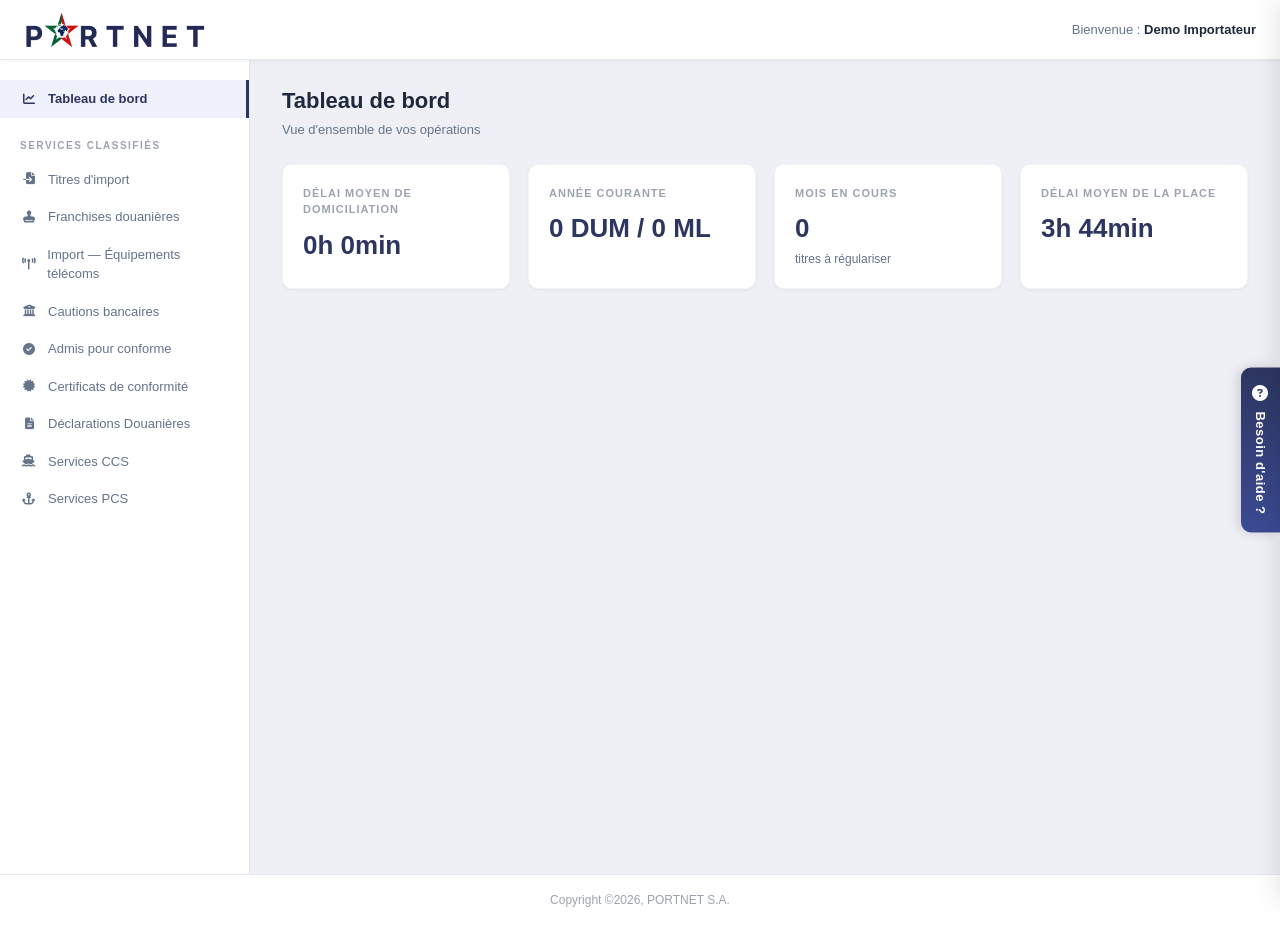
==== commit 44cc83a7: "Add automated document verification pipeline and internship report" ====
--- a/frontend/index.html
+++ b/frontend/index.html
@@ -1,362 +1,359 @@
 <!DOCTYPE html>
 <html lang="fr">
+
 <head>
     <meta charset="UTF-8">
     <meta name="viewport" content="width=device-width, initial-scale=1.0">
-    <meta name="description" content="Portail Marocain des Procédures du Commerce Extérieur — PMCE PortNet. Gérez vos réclamations et demandes d'assistance.">
+    <meta name="description"
+        content="Portail Marocain des Procédures du Commerce Extérieur — PMCE PortNet. Gérez vos réclamations et demandes d'assistance.">
     <title>Portail Marocain des Procédures du Commerce Extérieur — PortNet</title>
 
     <!-- Bootstrap 5 (matches Portnet tech stack) -->
     <link rel="stylesheet" href="https://cdn.jsdelivr.net/npm/bootstrap@5.3.0/dist/css/bootstrap.min.css">
     <!-- Font Awesome icons -->
     <link rel="stylesheet" href="https://cdnjs.cloudflare.com/ajax/libs/font-awesome/6.4.0/css/all.min.css">
+    <!-- Favicon -->
+    <link rel="icon" type="image/jpeg" href="public/portnetLogo.jpg">
     <!-- Application styles -->
     <link rel="stylesheet" href="css/styles.css">
 </head>
+
 <body>
 
-<!-- ═══════════════════════════════════════════════════════════
+    <!-- ═══════════════════════════════════════════════════════════
      DASHBOARD BACKDROP (simplified Portnet portal shell)
      ═══════════════════════════════════════════════════════════ -->
 
-<!-- Top navigation -->
-<nav class="dashboard-nav" id="dashboardNav">
-    <div class="nav-logo">
-        <div class="nav-logo-icon">P</div>
-        <div>
-            <div class="nav-logo-text">PORTNET</div>
-            <div class="nav-logo-subtitle">Commerce Extérieur</div>
-        </div>
+    <!-- Top navigation -->
+    <nav class="dashboard-nav" id="dashboardNav">
+        <a href="#" class="nav-logo" title="PortNet S.A.">
+            <img src="public/portnetLogo.jpg" alt="PortNet Logo" class="nav-logo-img">
+        </a>
+        <div class="nav-user">
+            Bienvenue : <strong id="navUserName">Demo Importateur</strong>
+        </div>
+    </nav>
+
+
+
+    <!-- Main layout -->
+    <div class="dashboard-layout">
+        <!-- Sidebar -->
+        <aside class="dashboard-sidebar">
+            <a href="#" class="sidebar-link active">
+                <i class="fas fa-chart-line"></i> Tableau de bord
+            </a>
+            <div class="sidebar-section-title">Services classifiés</div>
+            <a href="#" class="sidebar-link"><i class="fas fa-file-import"></i> Titres d'import</a>
+            <a href="#" class="sidebar-link"><i class="fas fa-stamp"></i> Franchises douanières</a>
+            <a href="#" class="sidebar-link"><i class="fas fa-broadcast-tower"></i> Import — Équipements télécoms</a>
+            <a href="#" class="sidebar-link"><i class="fas fa-university"></i> Cautions bancaires</a>
+            <a href="#" class="sidebar-link"><i class="fas fa-check-circle"></i> Admis pour conforme</a>
+            <a href="#" class="sidebar-link"><i class="fas fa-certificate"></i> Certificats de conformité</a>
+            <a href="#" class="sidebar-link"><i class="fas fa-file-alt"></i> Déclarations Douanières</a>
+            <a href="#" class="sidebar-link"><i class="fas fa-ship"></i> Services CCS</a>
+            <a href="#" class="sidebar-link"><i class="fas fa-anchor"></i> Services PCS</a>
+        </aside>
+
+        <!-- Main content -->
+        <main class="dashboard-main">
+            <h1>Tableau de bord</h1>
+            <p class="subtitle">Vue d'ensemble de vos opérations</p>
+
+            <div class="dash-cards">
+                <div class="dash-card">
+                    <div class="card-label">Délai Moyen de Domiciliation</div>
+                    <div class="card-value">0h 0min</div>
+                </div>
+                <div class="dash-card">
+                    <div class="card-label">Année courante</div>
+                    <div class="card-value">0 DUM / 0 ML</div>
+                </div>
+                <div class="dash-card">
+                    <div class="card-label">Mois en cours</div>
+                    <div class="card-value">0</div>
+                    <div class="card-sub">titres à régulariser</div>
+                </div>
+                <div class="dash-card">
+                    <div class="card-label">Délai moyen de la place</div>
+                    <div class="card-value">3h 44min</div>
+                </div>
+            </div>
+        </main>
     </div>
-    <div class="nav-user">
-        Bienvenue : <strong id="navUserName">Demo Importateur</strong>
+
+    <!-- Footer -->
+    <footer class="dashboard-footer">
+        Copyright ©2026, PORTNET S.A.
+    </footer>
+
+
+    <!-- ═══════════════════════════════════════════════════════════
+     FLOATING "BESOIN D'AIDE?" BUTTON
+     ═══════════════════════════════════════════════════════════ -->
+
+    <button id="helpFloatingBtn" class="help-floating-btn" type="button" title="Ouvrir le centre d'aide">
+        <i class="fas fa-question-circle"></i>
+        Besoin d'aide ?
+    </button>
+
+
+    <!-- ═══════════════════════════════════════════════════════════
+     CENTRE D'AIDE PANEL (right slide-in)
+     ═══════════════════════════════════════════════════════════ -->
+
+    <div id="centreAideOverlay" class="centre-aide-overlay"></div>
+
+    <div id="centreAidePanel" class="centre-aide-panel">
+        <!-- Panel header -->
+        <div class="panel-header">
+            <div class="panel-header-left">
+                <div class="panel-header-icon">
+                    <i class="fas fa-question"></i>
+                </div>
+                <span class="panel-header-title">Centre d'aide</span>
+            </div>
+            <button id="panelCloseBtn" class="panel-close-btn" type="button" title="Fermer">
+                <i class="fas fa-times"></i>
+            </button>
+        </div>
+
+        <!-- Navigation menu -->
+        <div class="panel-menu">
+            <button class="panel-menu-item" data-action="faq" type="button">
+                <i class="fas fa-pen"></i> Foires aux questions
+            </button>
+            <button class="panel-menu-item" data-action="mes-reclamations" id="menuMesReclamations" type="button">
+                <i class="fas fa-briefcase"></i> Mes réclamations
+            </button>
+            <button class="panel-menu-item" data-action="nouvelle-reclamation" id="menuNouvelleReclamation"
+                type="button">
+                <i class="fas fa-share"></i> Nouvelle réclamation
+            </button>
+            <button class="panel-menu-item" data-action="contact" type="button">
+                <i class="fas fa-headset"></i> Contactez-nous
+            </button>
+            <button class="panel-menu-item" data-action="tijaria" type="button">
+                <i class="fas fa-comment-dots"></i> TijarIA
+            </button>
+            <button class="panel-menu-item" data-action="historique-tijaria" type="button">
+                <i class="fas fa-comments"></i> Historique TijarIA
+            </button>
+        </div>
+
+        <!-- Mes réclamations section (toggled via menu) -->
+        <div id="mesReclamationsSection" class="mes-reclamations-section">
+            <div class="section-header">
+                <div class="section-header-left">
+                    <div class="section-header-icon">
+                        <i class="fas fa-briefcase"></i>
+                    </div>
+                    <div class="section-header-text">
+                        <h3>Mes réclamations</h3>
+                        <span id="reclamationsCount">0 réclamation(s)</span>
+                    </div>
+                </div>
+                <button id="sectionCloseBtn" class="section-close-btn" type="button" title="Fermer la section">
+                    <i class="fas fa-times"></i>
+                </button>
+            </div>
+
+            <!-- Search bar -->
+            <div class="search-bar">
+                <input type="text" id="searchInput" class="search-input" placeholder="Réclamation / Référence"
+                    autocomplete="off">
+                <button id="searchBtn" class="search-btn" type="button" title="Rechercher">
+                    <i class="fas fa-search"></i>
+                </button>
+            </div>
+
+            <!-- Reclamation cards list (dynamically filled by JS) -->
+            <div id="reclamationsList" class="reclamations-list">
+                <!-- Cards rendered by reclamations-list.js -->
+            </div>
+        </div>
     </div>
-</nav>
-
-<!-- Scrolling banner -->
-<div class="dashboard-banner">
-    <div class="banner-content">
-        <i class="fas fa-exclamation-triangle" style="margin-right:8px;"></i>
-        Important : Vous utilisez actuellement la version pilote de la plateforme. &nbsp;&nbsp;&nbsp;&nbsp;&nbsp;
-        Important : Vous utilisez actuellement la version pilote de la plateforme. &nbsp;&nbsp;&nbsp;&nbsp;&nbsp;
-        Important : Vous utilisez actuellement la version pilote de la plateforme.
+
+
+    <!-- ═══════════════════════════════════════════════════════════
+     DÉTAILS DE LA RÉCLAMATION — MODAL
+     ═══════════════════════════════════════════════════════════ -->
+
+    <div id="detailModalOverlay" class="detail-modal-overlay">
+        <div class="detail-modal" id="detailModal">
+            <!-- Header -->
+            <div class="detail-header">
+                <div class="detail-header-left">
+                    <div class="detail-header-icon">
+                        <i class="fas fa-info"></i>
+                    </div>
+                    <div class="detail-header-text">
+                        <h2>Détails de la réclamation</h2>
+                        <span class="detail-ref" id="detailRef"></span>
+                    </div>
+                </div>
+                <span class="status-badge" id="detailStatusBadge"></span>
+            </div>
+
+            <!-- Scrollable body -->
+            <div class="detail-body" id="detailBody">
+                <!-- Dynamically filled by reclamation-detail.js -->
+            </div>
+
+            <!-- Footer -->
+            <div class="detail-footer">
+                <button id="detailCloseBtn" class="btn-fermer" type="button">
+                    Fermer
+                </button>
+            </div>
+        </div>
     </div>
-</div>
-
-<!-- Main layout -->
-<div class="dashboard-layout">
-    <!-- Sidebar -->
-    <aside class="dashboard-sidebar">
-        <a href="#" class="sidebar-link active">
-            <i class="fas fa-chart-line"></i> Tableau de bord
-        </a>
-        <div class="sidebar-section-title">Services classifiés</div>
-        <a href="#" class="sidebar-link"><i class="fas fa-file-import"></i> Titres d'import</a>
-        <a href="#" class="sidebar-link"><i class="fas fa-stamp"></i> Franchises douanières</a>
-        <a href="#" class="sidebar-link"><i class="fas fa-broadcast-tower"></i> Import — Équipements télécoms</a>
-        <a href="#" class="sidebar-link"><i class="fas fa-university"></i> Cautions bancaires</a>
-        <a href="#" class="sidebar-link"><i class="fas fa-check-circle"></i> Admis pour conforme</a>
-        <a href="#" class="sidebar-link"><i class="fas fa-certificate"></i> Certificats de conformité</a>
-        <a href="#" class="sidebar-link"><i class="fas fa-file-alt"></i> Déclarations Douanières</a>
-        <a href="#" class="sidebar-link"><i class="fas fa-ship"></i> Services CCS</a>
-        <a href="#" class="sidebar-link"><i class="fas fa-anchor"></i> Services PCS</a>
-    </aside>
-
-    <!-- Main content -->
-    <main class="dashboard-main">
-        <h1>Tableau de bord</h1>
-        <p class="subtitle">Vue d'ensemble de vos opérations</p>
-
-        <div class="dash-cards">
-            <div class="dash-card">
-                <div class="card-label">Délai Moyen de Domiciliation</div>
-                <div class="card-value">0h 0min</div>
-            </div>
-            <div class="dash-card">
-                <div class="card-label">Année courante</div>
-                <div class="card-value">0 DUM / 0 ML</div>
-            </div>
-            <div class="dash-card">
-                <div class="card-label">Mois en cours</div>
-                <div class="card-value">0</div>
-                <div class="card-sub">titres à régulariser</div>
-            </div>
-            <div class="dash-card">
-                <div class="card-label">Délai moyen de la place</div>
-                <div class="card-value">3h 44min</div>
-            </div>
-        </div>
-    </main>
-</div>
-
-<!-- Footer -->
-<footer class="dashboard-footer">
-    Copyright ©2026, PORTNET S.A.
-</footer>
-
-
-<!-- ═══════════════════════════════════════════════════════════
-     FLOATING "BESOIN D'AIDE?" BUTTON
-     ═══════════════════════════════════════════════════════════ -->
-
-<button id="helpFloatingBtn" class="help-floating-btn" type="button" title="Ouvrir le centre d'aide">
-    <i class="fas fa-question-circle"></i>
-    Besoin d'aide ?
-</button>
-
-
-<!-- ═══════════════════════════════════════════════════════════
-     CENTRE D'AIDE PANEL (right slide-in)
-     ═══════════════════════════════════════════════════════════ -->
-
-<div id="centreAideOverlay" class="centre-aide-overlay"></div>
-
-<div id="centreAidePanel" class="centre-aide-panel">
-    <!-- Panel header -->
-    <div class="panel-header">
-        <div class="panel-header-left">
-            <div class="panel-header-icon">
-                <i class="fas fa-question"></i>
-            </div>
-            <span class="panel-header-title">Centre d'aide</span>
-        </div>
-        <button id="panelCloseBtn" class="panel-close-btn" type="button" title="Fermer">
-            <i class="fas fa-times"></i>
-        </button>
-    </div>
-
-    <!-- Navigation menu -->
-    <div class="panel-menu">
-        <button class="panel-menu-item" data-action="faq" type="button">
-            <i class="fas fa-pen"></i> Foires aux questions
-        </button>
-        <button class="panel-menu-item" data-action="mes-reclamations" id="menuMesReclamations" type="button">
-            <i class="fas fa-briefcase"></i> Mes réclamations
-        </button>
-        <button class="panel-menu-item" data-action="nouvelle-reclamation" id="menuNouvelleReclamation" type="button">
-            <i class="fas fa-share"></i> Nouvelle réclamation
-        </button>
-        <button class="panel-menu-item" data-action="contact" type="button">
-            <i class="fas fa-headset"></i> Contactez-nous
-        </button>
-        <button class="panel-menu-item" data-action="tijaria" type="button">
-            <i class="fas fa-comment-dots"></i> TijarIA
-        </button>
-        <button class="panel-menu-item" data-action="historique-tijaria" type="button">
-            <i class="fas fa-comments"></i> Historique TijarIA
-        </button>
-    </div>
-
-    <!-- Mes réclamations section (toggled via menu) -->
-    <div id="mesReclamationsSection" class="mes-reclamations-section">
-        <div class="section-header">
-            <div class="section-header-left">
-                <div class="section-header-icon">
-                    <i class="fas fa-briefcase"></i>
-                </div>
-                <div class="section-header-text">
-                    <h3>Mes réclamations</h3>
-                    <span id="reclamationsCount">0 réclamation(s)</span>
-                </div>
-            </div>
-            <button id="sectionCloseBtn" class="section-close-btn" type="button" title="Fermer la section">
-                <i class="fas fa-times"></i>
-            </button>
-        </div>
-
-        <!-- Search bar -->
-        <div class="search-bar">
-            <input type="text" id="searchInput" class="search-input" placeholder="Réclamation / Référence" autocomplete="off">
-            <button id="searchBtn" class="search-btn" type="button" title="Rechercher">
-                <i class="fas fa-search"></i>
-            </button>
-        </div>
-
-        <!-- Reclamation cards list (dynamically filled by JS) -->
-        <div id="reclamationsList" class="reclamations-list">
-            <!-- Cards rendered by reclamations-list.js -->
-        </div>
-    </div>
-</div>
-
-
-<!-- ═══════════════════════════════════════════════════════════
-     DÉTAILS DE LA RÉCLAMATION — MODAL
-     ═══════════════════════════════════════════════════════════ -->
-
-<div id="detailModalOverlay" class="detail-modal-overlay">
-    <div class="detail-modal" id="detailModal">
-        <!-- Header -->
-        <div class="detail-header">
-            <div class="detail-header-left">
-                <div class="detail-header-icon">
-                    <i class="fas fa-info"></i>
-                </div>
-                <div class="detail-header-text">
-                    <h2>Détails de la réclamation</h2>
-                    <span class="detail-ref" id="detailRef"></span>
-                </div>
-            </div>
-            <span class="status-badge" id="detailStatusBadge"></span>
-        </div>
-
-        <!-- Scrollable body -->
-        <div class="detail-body" id="detailBody">
-            <!-- Dynamically filled by reclamation-detail.js -->
-        </div>
-
-        <!-- Footer -->
-        <div class="detail-footer">
-            <button id="detailCloseBtn" class="btn-fermer" type="button">
-                Fermer
-            </button>
-        </div>
-    </div>
-</div>
-
-
-<!-- ═══════════════════════════════════════════════════════════
+
+
+    <!-- ═══════════════════════════════════════════════════════════
      NOUVELLE RÉCLAMATION — MULTI-STEP FORM MODAL
      ═══════════════════════════════════════════════════════════ -->
 
-<div id="newRecOverlay" class="new-rec-overlay">
-    <div class="new-rec-modal" id="newRecModal">
-        <!-- Dark navy header -->
-        <div class="new-rec-header">
-            <div>
-                <h2>Nouvelle réclamation</h2>
-                <p>Remplissez ce formulaire en 3 étapes</p>
-            </div>
-            <button id="newRecCloseBtn" class="new-rec-close" type="button" title="Fermer">
-                <i class="fas fa-times"></i>
-            </button>
-        </div>
-
-        <!-- Progress bar -->
-        <div class="new-rec-progress">
-            <div class="new-rec-progress-fill" id="progressFill" style="width: 33.33%;"></div>
-        </div>
-
-        <!-- Stepper -->
-        <div class="new-rec-stepper" id="stepper">
-            <div class="stepper-step active" data-step="1">
-                <div class="stepper-circle active" id="stepperCircle1">1</div>
-                <span class="stepper-label">Type de demande</span>
-            </div>
-            <div class="stepper-line" id="stepperLine1"></div>
-            <div class="stepper-step" data-step="2">
-                <div class="stepper-circle inactive" id="stepperCircle2">2</div>
-                <span class="stepper-label">Service concerné</span>
-            </div>
-            <div class="stepper-line" id="stepperLine2"></div>
-            <div class="stepper-step" data-step="3">
-                <div class="stepper-circle inactive" id="stepperCircle3">3</div>
-                <span class="stepper-label">Détails</span>
-            </div>
-        </div>
-
-        <!-- Form content -->
-        <div class="new-rec-content" id="newRecContent">
-            <!-- Step 1: Type de demande -->
-            <div class="step-container active" id="step1">
-                <h3 class="step-question">Quel est le type de votre demande ?</h3>
-                <p class="step-subtitle">Sélectionnez le type qui correspond le mieux à votre besoin</p>
-                <div class="custom-dropdown" id="typeDropdown">
-                    <span class="custom-dropdown-label">Type de demande</span>
-                    <button class="custom-dropdown-trigger placeholder" id="typeTrigger" type="button">
-                        <span>Type de demande</span>
-                        <i class="fas fa-chevron-down dd-arrow"></i>
-                    </button>
-                    <div class="custom-dropdown-options" id="typeOptions">
-                        <!-- Filled by JS -->
-                    </div>
-                </div>
-            </div>
-
-            <!-- Step 2: Service concerné -->
-            <div class="step-container" id="step2">
-                <h3 class="step-question">Quel service est concerné ?</h3>
-                <p class="step-subtitle">Recherchez et sélectionnez le service approprié</p>
-                <div class="custom-dropdown" id="serviceDropdown">
-                    <span class="custom-dropdown-label">Service concerné</span>
-                    <button class="custom-dropdown-trigger placeholder" id="serviceTrigger" type="button">
-                        <span>Rechercher un service</span>
-                        <i class="fas fa-chevron-down dd-arrow"></i>
-                    </button>
-                    <div class="custom-dropdown-options" id="serviceOptions">
-                        <input type="text" class="dropdown-search-input" id="serviceSearchInput"
-                               placeholder="Rechercher un service..." autocomplete="off">
-                        <div id="serviceOptionsList">
+    <div id="newRecOverlay" class="new-rec-overlay">
+        <div class="new-rec-modal" id="newRecModal">
+            <!-- Dark navy header -->
+            <div class="new-rec-header">
+                <div>
+                    <h2>Nouvelle réclamation</h2>
+                    <p>Remplissez ce formulaire en 3 étapes</p>
+                </div>
+                <button id="newRecCloseBtn" class="new-rec-close" type="button" title="Fermer">
+                    <i class="fas fa-times"></i>
+                </button>
+            </div>
+
+            <!-- Progress bar -->
+            <div class="new-rec-progress">
+                <div class="new-rec-progress-fill" id="progressFill" style="width: 33.33%;"></div>
+            </div>
+
+            <!-- Stepper -->
+            <div class="new-rec-stepper" id="stepper">
+                <div class="stepper-step active" data-step="1">
+                    <div class="stepper-circle active" id="stepperCircle1">1</div>
+                    <span class="stepper-label">Type de demande</span>
+                </div>
+                <div class="stepper-line" id="stepperLine1"></div>
+                <div class="stepper-step" data-step="2">
+                    <div class="stepper-circle inactive" id="stepperCircle2">2</div>
+                    <span class="stepper-label">Service concerné</span>
+                </div>
+                <div class="stepper-line" id="stepperLine2"></div>
+                <div class="stepper-step" data-step="3">
+                    <div class="stepper-circle inactive" id="stepperCircle3">3</div>
+                    <span class="stepper-label">Détails</span>
+                </div>
+            </div>
+
+            <!-- Form content -->
+            <div class="new-rec-content" id="newRecContent">
+                <!-- Step 1: Type de demande -->
+                <div class="step-container active" id="step1">
+                    <h3 class="step-question">Quel est le type de votre demande ?</h3>
+                    <p class="step-subtitle">Sélectionnez le type qui correspond le mieux à votre besoin</p>
+                    <div class="custom-dropdown" id="typeDropdown">
+                        <span class="custom-dropdown-label">Type de demande</span>
+                        <button class="custom-dropdown-trigger placeholder" id="typeTrigger" type="button">
+                            <span>Type de demande</span>
+                            <i class="fas fa-chevron-down dd-arrow"></i>
+                        </button>
+                        <div class="custom-dropdown-options" id="typeOptions">
                             <!-- Filled by JS -->
                         </div>
                     </div>
                 </div>
-            </div>
-
-            <!-- Step 3: Détails -->
-            <div class="step-container" id="step3">
-                <h3 class="step-question">Complétez votre demande</h3>
-                <p class="step-subtitle success-color">Fournissez les détails nécessaires pour traiter votre demande</p>
-                <div class="form-group">
-                    <input type="text" class="form-input" id="inputObjet" placeholder="Objet *" autocomplete="off">
-                </div>
-                <div class="form-group">
-                    <textarea class="form-input form-textarea" id="inputSujet" placeholder="Sujet *"></textarea>
-                </div>
-                <div class="file-upload-zone" id="fileUploadZone">
-                    <input type="file" id="fileInput" multiple>
-                    <i class="fas fa-cloud-upload-alt"></i>
-                    <span>Joindre des fichiers (optionnel)</span>
-                </div>
-                <div class="uploaded-files" id="uploadedFiles">
-                    <!-- Filled by JS -->
-                </div>
-            </div>
-
-            <!-- Success screen (shown after submission) -->
-            <div class="step-container" id="stepSuccess">
-                <div class="success-screen">
-                    <div class="success-icon"><i class="fas fa-check"></i></div>
-                    <h3>Réclamation envoyée avec succès !</h3>
-                    <p>Votre réclamation a été soumise et sera traitée dans les plus brefs délais.</p>
-                    <div class="success-ref" id="successRef"></div>
-                </div>
-            </div>
-        </div>
-
-        <!-- Footer navigation -->
-        <div class="new-rec-footer" id="newRecFooter">
-            <button id="btnRetour" class="btn-retour" type="button">
-                <i class="fas fa-arrow-left"></i> Retour
-            </button>
-            <button id="btnSuivant" class="btn-suivant disabled" type="button">
-                Suivant <i class="fas fa-arrow-right"></i>
-            </button>
-            <button id="btnSoumettre" class="btn-soumettre disabled" type="button" style="display:none;">
-                <i class="fas fa-check"></i> Soumettre
-            </button>
+
+                <!-- Step 2: Service concerné -->
+                <div class="step-container" id="step2">
+                    <h3 class="step-question">Quel service est concerné ?</h3>
+                    <p class="step-subtitle">Recherchez et sélectionnez le service approprié</p>
+                    <div class="custom-dropdown" id="serviceDropdown">
+                        <span class="custom-dropdown-label">Service concerné</span>
+                        <button class="custom-dropdown-trigger placeholder" id="serviceTrigger" type="button">
+                            <span>Rechercher un service</span>
+                            <i class="fas fa-chevron-down dd-arrow"></i>
+                        </button>
+                        <div class="custom-dropdown-options" id="serviceOptions">
+                            <input type="text" class="dropdown-search-input" id="serviceSearchInput"
+                                placeholder="Rechercher un service..." autocomplete="off">
+                            <div id="serviceOptionsList">
+                                <!-- Filled by JS -->
+                            </div>
+                        </div>
+                    </div>
+                </div>
+
+                <!-- Step 3: Détails -->
+                <div class="step-container" id="step3">
+                    <h3 class="step-question">Complétez votre demande</h3>
+                    <p class="step-subtitle success-color">Fournissez les détails nécessaires pour traiter votre demande
+                    </p>
+                    <div class="form-group">
+                        <input type="text" class="form-input" id="inputObjet" placeholder="Objet *" autocomplete="off">
+                    </div>
+                    <div class="form-group">
+                        <textarea class="form-input form-textarea" id="inputSujet" placeholder="Sujet *"></textarea>
+                    </div>
+                    <div class="file-upload-zone" id="fileUploadZone">
+                        <input type="file" id="fileInput" multiple>
+                        <i class="fas fa-cloud-upload-alt"></i>
+                        <span>Joindre des fichiers (optionnel)</span>
+                    </div>
+                    <div class="uploaded-files" id="uploadedFiles">
+                        <!-- Filled by JS -->
+                    </div>
+                </div>
+
+                <!-- Success screen (shown after submission) -->
+                <div class="step-container" id="stepSuccess">
+                    <div class="success-screen">
+                        <div class="success-icon"><i class="fas fa-check"></i></div>
+                        <h3>Réclamation envoyée avec succès !</h3>
+                        <p>Votre réclamation a été soumise et sera traitée dans les plus brefs délais.</p>
+                        <div class="success-ref" id="successRef"></div>
+                    </div>
+                </div>
+            </div>
+
+            <!-- Footer navigation -->
+            <div class="new-rec-footer" id="newRecFooter">
+                <button id="btnRetour" class="btn-retour" type="button">
+                    <i class="fas fa-arrow-left"></i> Retour
+                </button>
+                <button id="btnSuivant" class="btn-suivant disabled" type="button">
+                    Suivant <i class="fas fa-arrow-right"></i>
+                </button>
+                <button id="btnSoumettre" class="btn-soumettre disabled" type="button" style="display:none;">
+                    <i class="fas fa-check"></i> Soumettre
+                </button>
+            </div>
         </div>
     </div>
-</div>
-
-
-<!-- ═══════════════════════════════════════════════════════════
+
+
+    <!-- ═══════════════════════════════════════════════════════════
      TOAST NOTIFICATION
      ═══════════════════════════════════════════════════════════ -->
-<div id="toast" class="toast"></div>
-
-
-<!-- ═══════════════════════════════════════════════════════════
+    <div id="toast" class="toast"></div>
+
+
+    <!-- ═══════════════════════════════════════════════════════════
      SCRIPTS (load order: data → api → modules → app)
      ═══════════════════════════════════════════════════════════ -->
-<script src="https://code.jquery.com/jquery-3.7.1.min.js"></script>
-<script src="https://cdn.jsdelivr.net/npm/bootstrap@5.3.0/dist/js/bootstrap.bundle.min.js"></script>
-<script src="js/data.js"></script>
-<script src="js/api.js"></script>
-<script src="js/reclamations-list.js"></script>
-<script src="js/reclamation-detail.js"></script>
-<script src="js/new-reclamation.js"></script>
-<script src="js/app.js"></script>
+    <script src="https://code.jquery.com/jquery-3.7.1.min.js"></script>
+    <script src="https://cdn.jsdelivr.net/npm/bootstrap@5.3.0/dist/js/bootstrap.bundle.min.js"></script>
+    <script src="js/data.js"></script>
+    <script src="js/api.js"></script>
+    <script src="js/reclamations-list.js"></script>
+    <script src="js/reclamation-detail.js"></script>
+    <script src="js/new-reclamation.js"></script>
+    <script src="js/app.js"></script>
 
 </body>
-</html>
+
+</html>
--- a/frontend/css/styles.css
+++ b/frontend/css/styles.css
@@ -136,6 +136,12 @@
     display: flex;
     align-items: center;
     gap: 12px;
+}
+
+.nav-logo-img {
+    height: 38px;
+    width: auto;
+    display: block;
 }
 
 .nav-logo-icon {
@@ -1133,6 +1139,7 @@
     border-radius: var(--radius-lg);
     width: 100%;
     max-width: var(--newrec-width);
+    height: 600px; /* Conserve la même taille pour toutes les étapes */
     max-height: 90vh;
     display: flex;
     flex-direction: column;
@@ -1275,7 +1282,9 @@
 .new-rec-content {
     flex: 1;
     overflow-y: auto;
-    padding: 40px 60px;
+    padding: 32px 60px;
+    display: flex;
+    flex-direction: column;
 }
 
 .step-container {
@@ -1283,7 +1292,12 @@
 }
 
 .step-container.active {
-    display: block;
+    display: flex;
+    flex-direction: column;
+    align-items: center;
+    text-align: center;
+    width: 100%;
+    margin: auto 0;
     animation: fadeInUp 0.3s ease;
 }
 
@@ -1302,7 +1316,7 @@
 .step-subtitle {
     font-size: 14px;
     color: var(--text-secondary);
-    margin-bottom: 32px;
+    margin-bottom: 20px;
 }
 
 .step-subtitle.success-color {
@@ -1313,7 +1327,7 @@
 .custom-dropdown {
     position: relative;
     width: 100%;
-    max-width: 480px;
+    max-width: 520px;
 }
 
 .custom-dropdown-trigger {
@@ -1327,9 +1341,12 @@
     border-radius: var(--radius-md);
     background: var(--bg-input);
     color: var(--text-primary);
-    text-align: left;
     transition: all var(--transition-fast);
     cursor: pointer;
+}
+
+.custom-dropdown-trigger span {
+    text-align: left;
 }
 
 .custom-dropdown-trigger.placeholder {
@@ -1395,6 +1412,7 @@
     color: var(--text-primary);
     cursor: pointer;
     transition: background var(--transition-fast);
+    text-align: left;
 }
 
 .custom-dropdown-option:hover {
@@ -1417,6 +1435,7 @@
     outline: none;
     color: var(--text-primary);
     background: var(--bg-card);
+    text-align: left;
 }
 
 .dropdown-search-input::placeholder {
@@ -1432,14 +1451,15 @@
 
 /* Form inputs (Step 3) */
 .form-group {
-    margin-bottom: 20px;
-    max-width: 480px;
+    margin-bottom: 14px;
+    width: 100%;
+    max-width: 520px;
 }
 
 .form-input {
     width: 100%;
-    padding: 14px 18px;
-    font-size: 15px;
+    padding: 12px 16px;
+    font-size: 14px;
     border: 1.5px solid var(--border-input);
     border-radius: var(--radius-md);
     background: var(--bg-input);
@@ -1459,7 +1479,7 @@
 
 .form-textarea {
     resize: vertical;
-    min-height: 140px;
+    min-height: 90px;
     line-height: 1.5;
 }
 
@@ -1467,12 +1487,16 @@
 .file-upload-zone {
     border: 2px dashed var(--primary-navy);
     border-radius: var(--radius-md);
-    padding: 28px;
-    text-align: center;
+    padding: 12px 18px;
     cursor: pointer;
     transition: all var(--transition-fast);
-    max-width: 480px;
+    width: 100%;
+    max-width: 520px;
     position: relative;
+    display: flex;
+    align-items: center;
+    justify-content: center;
+    gap: 10px;
 }
 
 .file-upload-zone:hover {
@@ -1486,10 +1510,8 @@
 }
 
 .file-upload-zone i {
-    font-size: 24px;
+    font-size: 18px;
     color: var(--primary-navy);
-    margin-bottom: 8px;
-    display: block;
 }
 
 .file-upload-zone span {
@@ -1506,8 +1528,9 @@
 
 /* Uploaded files preview */
 .uploaded-files {
-    max-width: 480px;
-    margin-top: 12px;
+    width: 100%;
+    max-width: 520px;
+    margin-top: 10px;
 }
 
 .uploaded-file {
